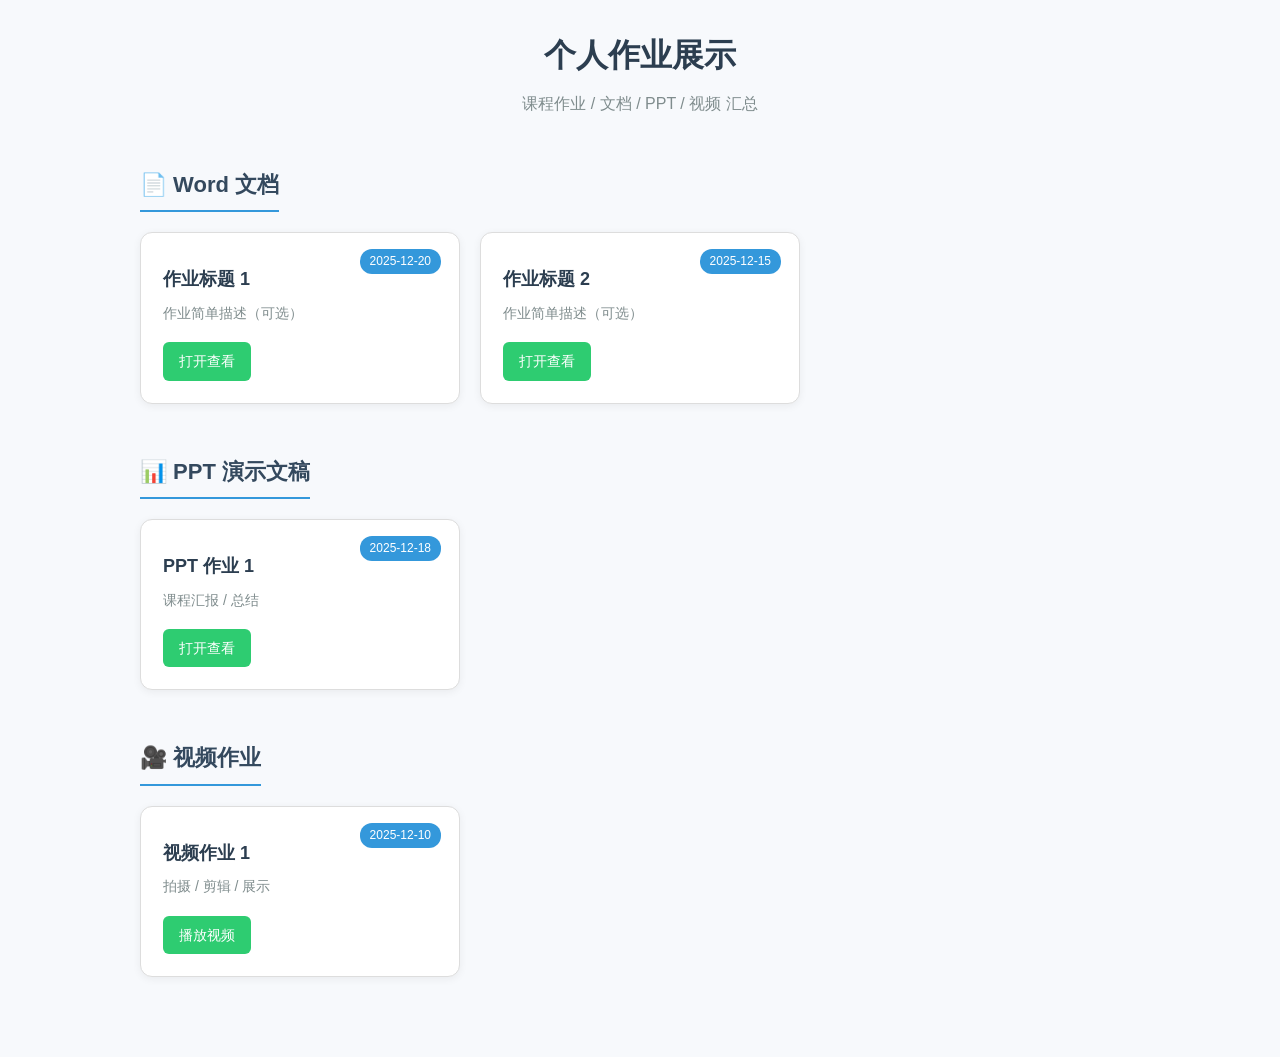
==== index.html @ 020c5a14 "Rename index-homework.html to index.html" ====
<!DOCTYPE html>
<html lang="zh-CN">
<head>
  <meta charset="UTF-8">
  <meta name="viewport" content="width=device-width, initial-scale=1.0">
  <title>个人作业展示</title>
  <link rel="stylesheet" href="./css/my-homework.css">
</head>
<body>

<div class="container">
  <header>
    <h1>个人作业展示</h1>
    <p>课程作业 / 文档 / PPT / 视频 汇总</p>
  </header>

  <!-- 作业分类：Word 文档 -->
  <section class="work-category">
    <h2>📄 Word 文档</h2>
    <div class="card-list">

      <!-- 一份作业（你可以复制这个 .card 新增作业） -->
      <div class="card">
        <div class="date">2025-12-20</div>
        <h3>作业标题 1</h3>
        <p>作业简单描述（可选）</p>
        <a href="#" class="btn">打开查看</a>
      </div>

      <div class="card">
        <div class="date">2025-12-15</div>
        <h3>作业标题 2</h3>
        <p>作业简单描述（可选）</p>
        <a href="#" class="btn">打开查看</a>
      </div>

    </div>
  </section>

  <!-- 作业分类：PPT -->
  <section class="work-category">
    <h2>📊 PPT 演示文稿</h2>
    <div class="card-list">

      <div class="card">
        <div class="date">2025-12-18</div>
        <h3>PPT 作业 1</h3>
        <p>课程汇报 / 总结</p>
        <a href="#" class="btn">打开查看</a>
      </div>

    </div>
  </section>

  <!-- 作业分类：视频 -->
  <section class="work-category">
    <h2>🎥 视频作业</h2>
    <div class="card-list">

      <div class="card">
        <div class="date">2025-12-10</div>
        <h3>视频作业 1</h3>
        <p>拍摄 / 剪辑 / 展示</p>
        <a href="#" class="btn">播放视频</a>
      </div>

    </div>
  </section>

</div>

</body>
</html>
---- css/my-homework.css ----
* {
  margin: 0;
  padding: 0;
  box-sizing: border-box;
  font-family: "Microsoft YaHei", sans-serif;
}

body {
  background-color: #f7f9fc;
  padding: 30px 20px;
  line-height: 1.6;
}

.container {
  max-width: 1000px;
  margin: 0 auto;
}

header {
  text-align: center;
  margin-bottom: 50px;
}

header h1 {
  font-size: 32px;
  color: #2c3e50;
  margin-bottom: 10px;
}

header p {
  color: #7f8c8d;
  font-size: 16px;
}

.work-category {
  margin-bottom: 50px;
}

.work-category h2 {
  font-size: 22px;
  color: #34495e;
  margin-bottom: 20px;
  padding-bottom: 8px;
  border-bottom: 2px solid #3498db;
  display: inline-block;
}

.card-list {
  display: grid;
  grid-template-columns: repeat(auto-fill, minmax(280px, 1fr));
  gap: 20px;
}

/* 作业卡片样式 */
.card {
  background: #fff;
  border: 1px solid #ddd;
  border-radius: 12px;
  padding: 22px;
  box-shadow: 0 2px 8px rgba(0,0,0,0.06);
  position: relative;
  transition: transform 0.2s ease;
}

.card:hover {
  transform: translateY(-4px);
}

/* 日期标签 */
.date {
  position: absolute;
  top: 16px;
  right: 18px;
  background-color: #3498db;
  color: #fff;
  font-size: 12px;
  padding: 3px 10px;
  border-radius: 12px;
}

.card h3 {
  font-size: 18px;
  color: #2c3e50;
  margin: 10px 0 8px;
}

.card p {
  color: #7f8c8d;
  font-size: 14px;
  margin-bottom: 18px;
}

/* 按钮样式 */
.btn {
  display: inline-block;
  padding: 8px 16px;
  background-color: #2ecc71;
  color: #fff;
  border-radius: 6px;
  text-decoration: none;
  font-size: 14px;
}

.btn:hover {
  background-color: #27ae60;
}
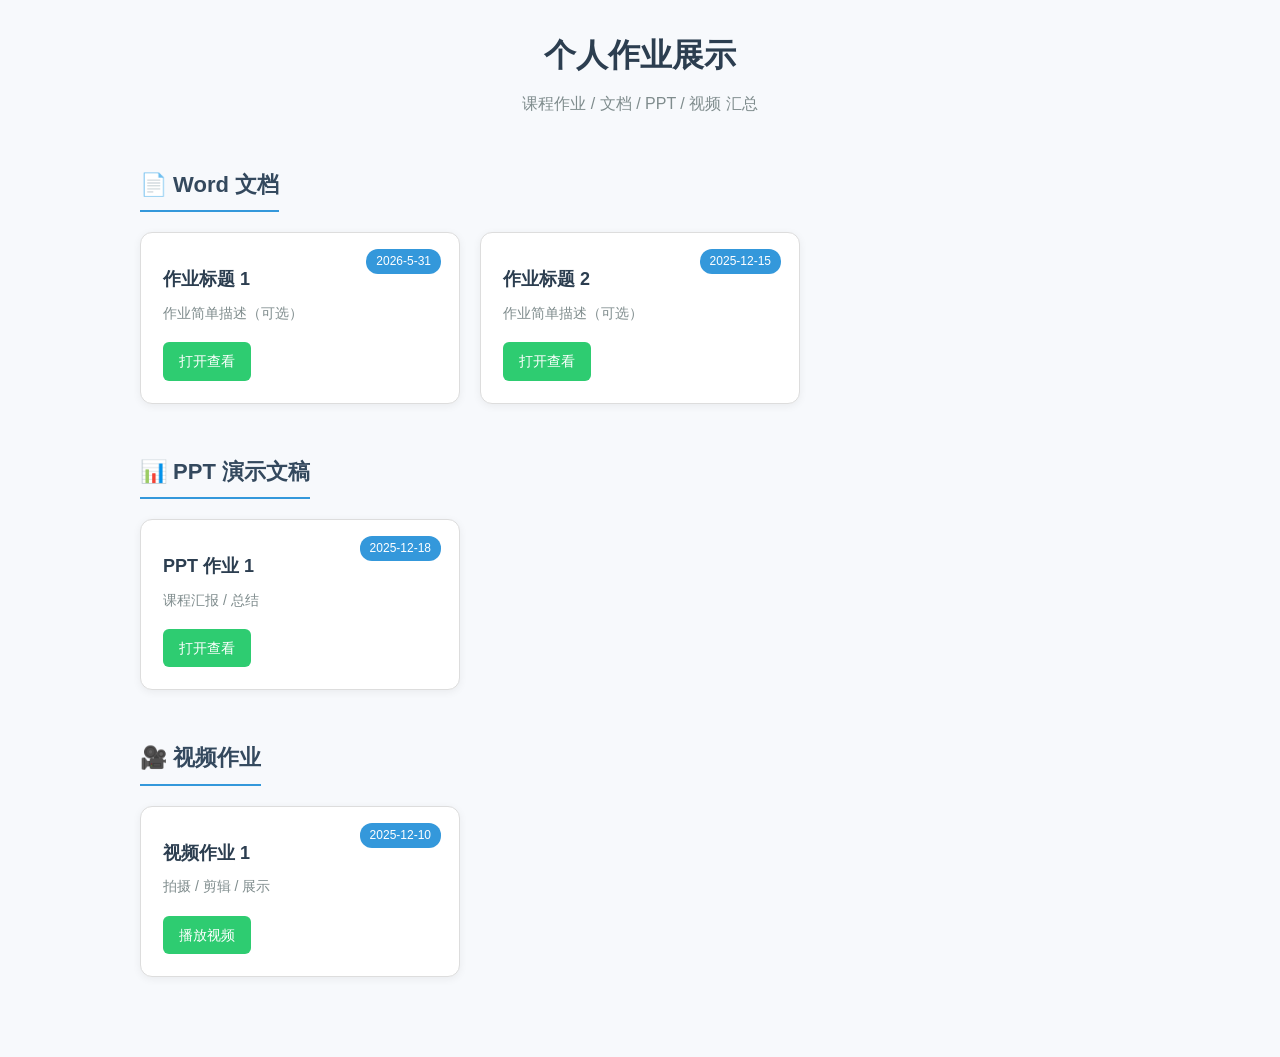
==== commit ecd3953d: "Update homework display with new assignment details" ====
--- a/index.html
+++ b/index.html
@@ -21,10 +21,10 @@
 
       <!-- 一份作业（你可以复制这个 .card 新增作业） -->
       <div class="card">
-        <div class="date">2025-12-20</div>
+        <div class="date">2026-5-31</div>
         <h3>作业标题 1</h3>
         <p>作业简单描述（可选）</p>
-        <a href="#" class="btn">打开查看</a>
+        <a href="./food-safety-report-对含糖饮料的食品安全风险认知分析" class="btn">打开查看</a>
       </div>
 
       <div class="card">
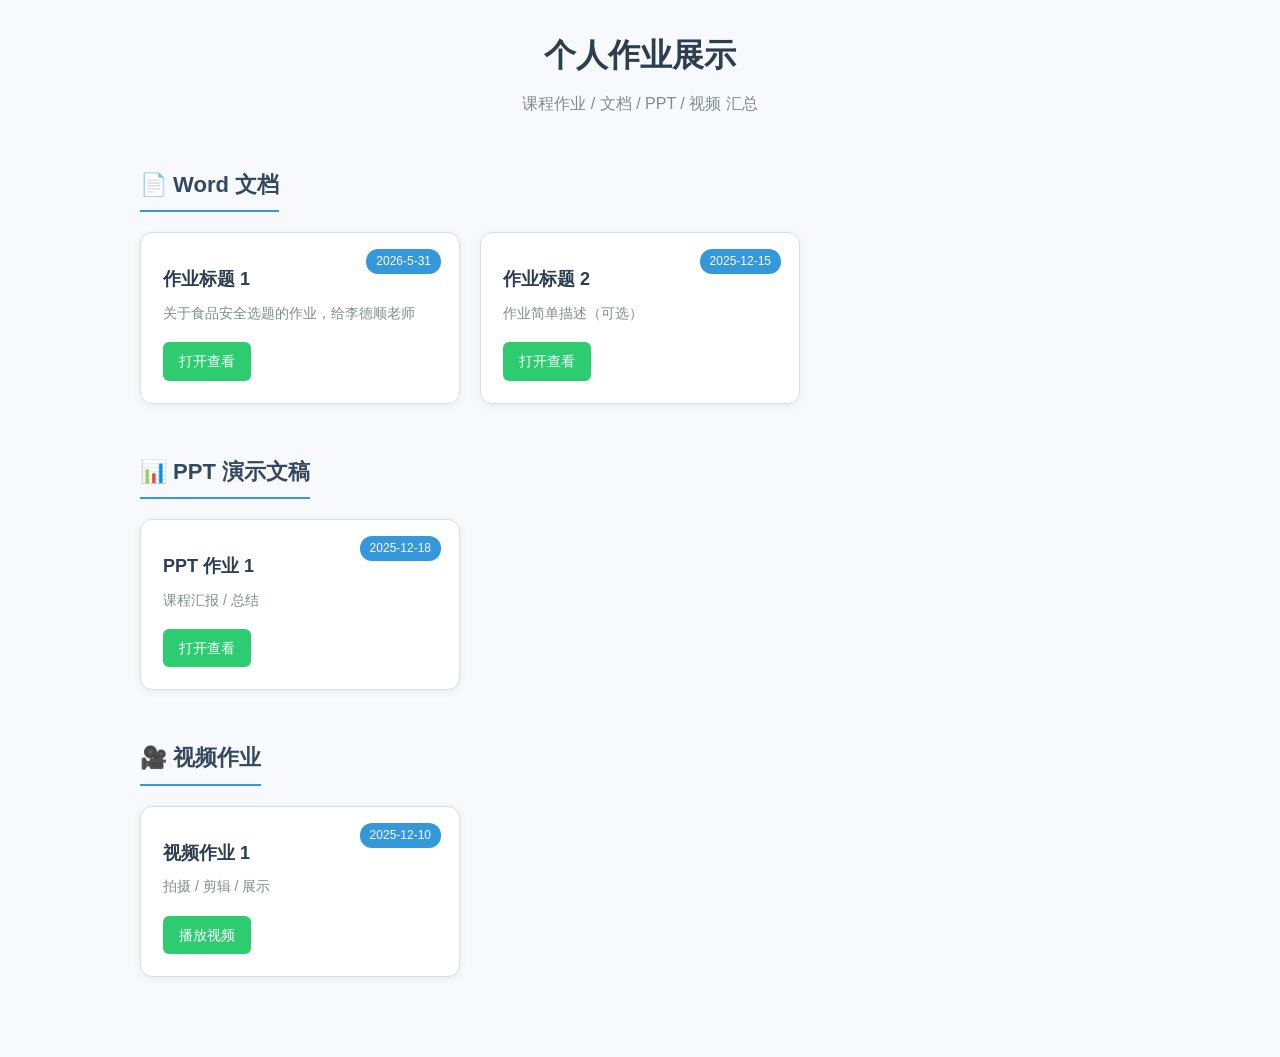
==== commit 5a60640e: "Update index.html" ====
--- a/index.html
+++ b/index.html
@@ -23,8 +23,8 @@
       <div class="card">
         <div class="date">2026-5-31</div>
         <h3>作业标题 1</h3>
-        <p>作业简单描述（可选）</p>
-        <a href="./food-safety-report-对含糖饮料的食品安全风险认知分析" class="btn">打开查看</a>
+        <p>关于食品安全选题的作业，给李德顺老师</p>
+        <a href="./food-safety-report-对含糖饮料的食品安全风险认知分析.docx" class="btn">打开查看</a>
       </div>
 
       <div class="card">
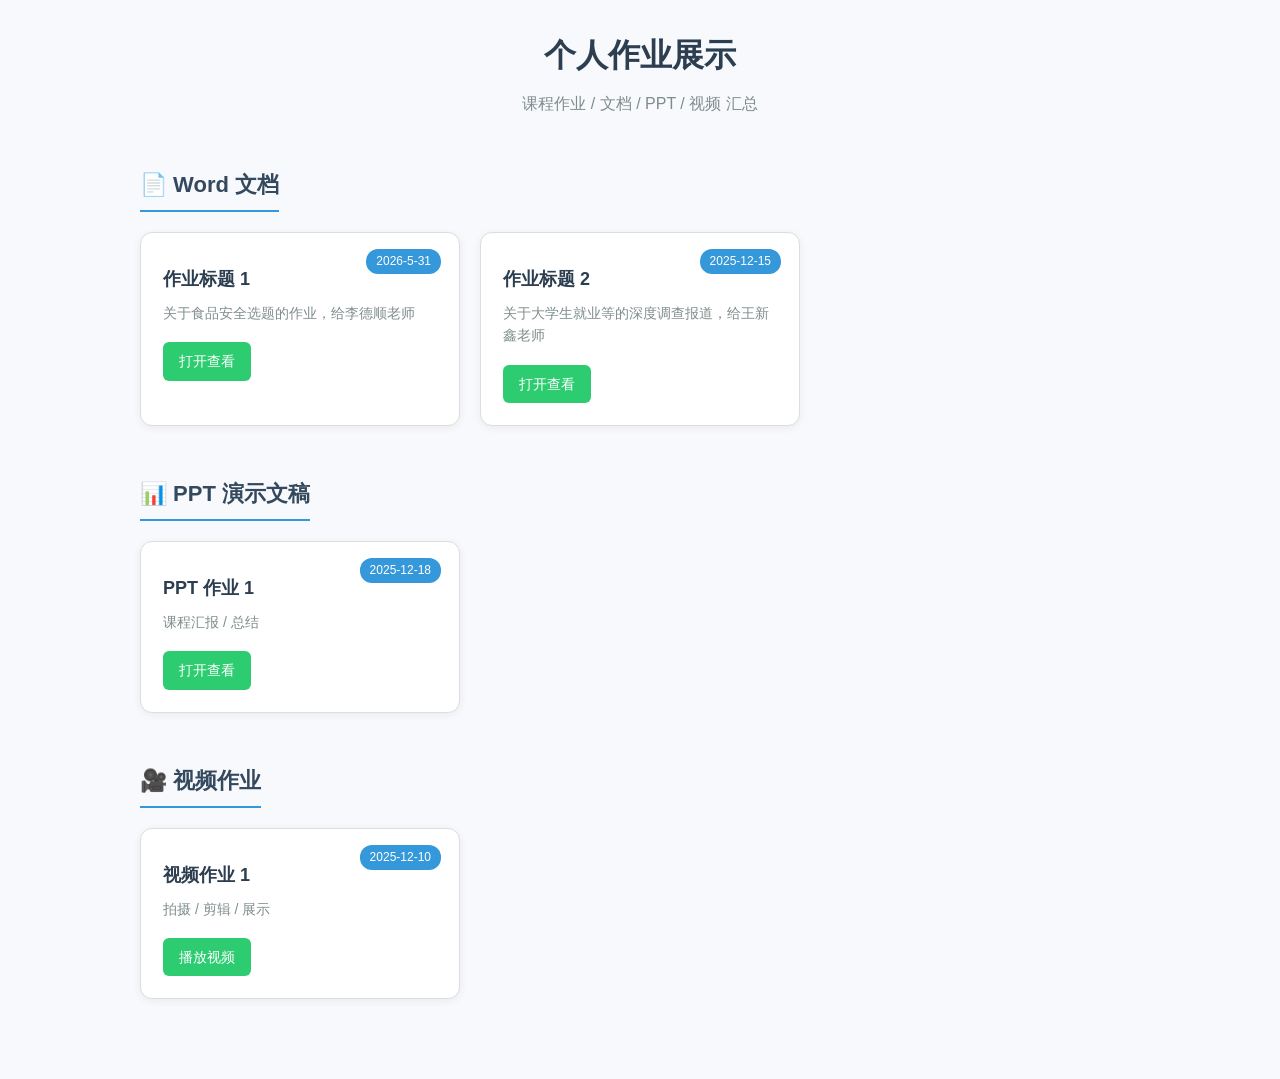
==== commit 12912304: "Modify assignment descriptions in index.html Updated assignment details in Word document section." ====
--- a/index.html
+++ b/index.html
@@ -30,8 +30,8 @@
       <div class="card">
         <div class="date">2025-12-15</div>
         <h3>作业标题 2</h3>
-        <p>作业简单描述（可选）</p>
-        <a href="#" class="btn">打开查看</a>
+        <p>关于大学生就业等的深度调查报道，给王新鑫老师</p>
+        <a href="./deep-report-坚定走向一条不知通往何方的路.docx" class="btn">打开查看</a>
       </div>
 
     </div>
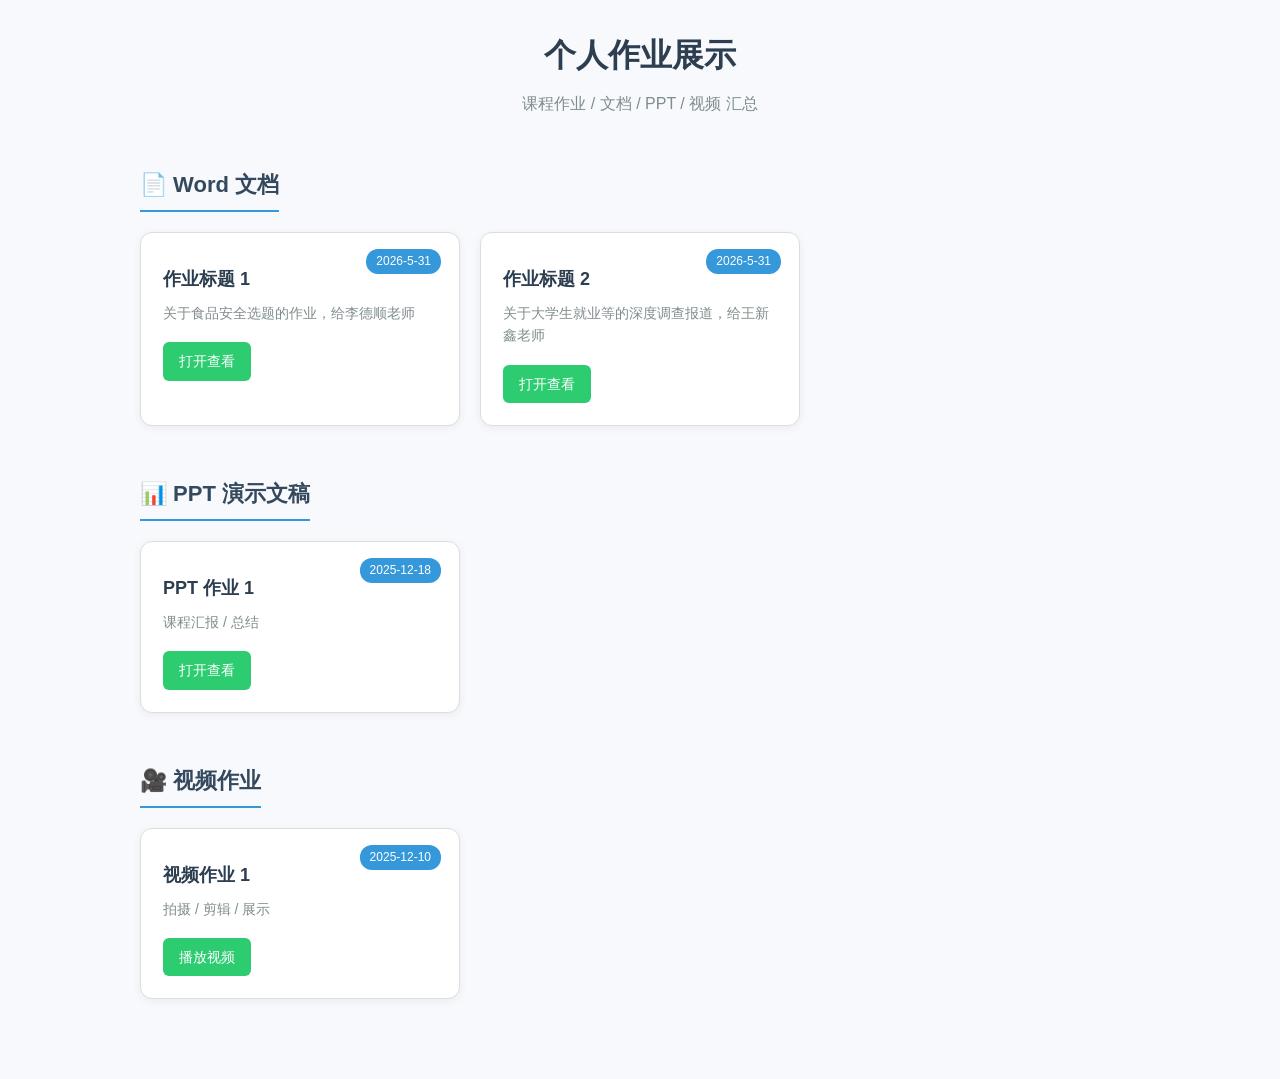
==== commit 0de91d33: "Update index.html" ====
--- a/index.html
+++ b/index.html
@@ -28,7 +28,7 @@
       </div>
 
       <div class="card">
-        <div class="date">2025-12-15</div>
+        <div class="date">2026-5-31</div>
         <h3>作业标题 2</h3>
         <p>关于大学生就业等的深度调查报道，给王新鑫老师</p>
         <a href="./deep-report-坚定走向一条不知通往何方的路.docx" class="btn">打开查看</a>
